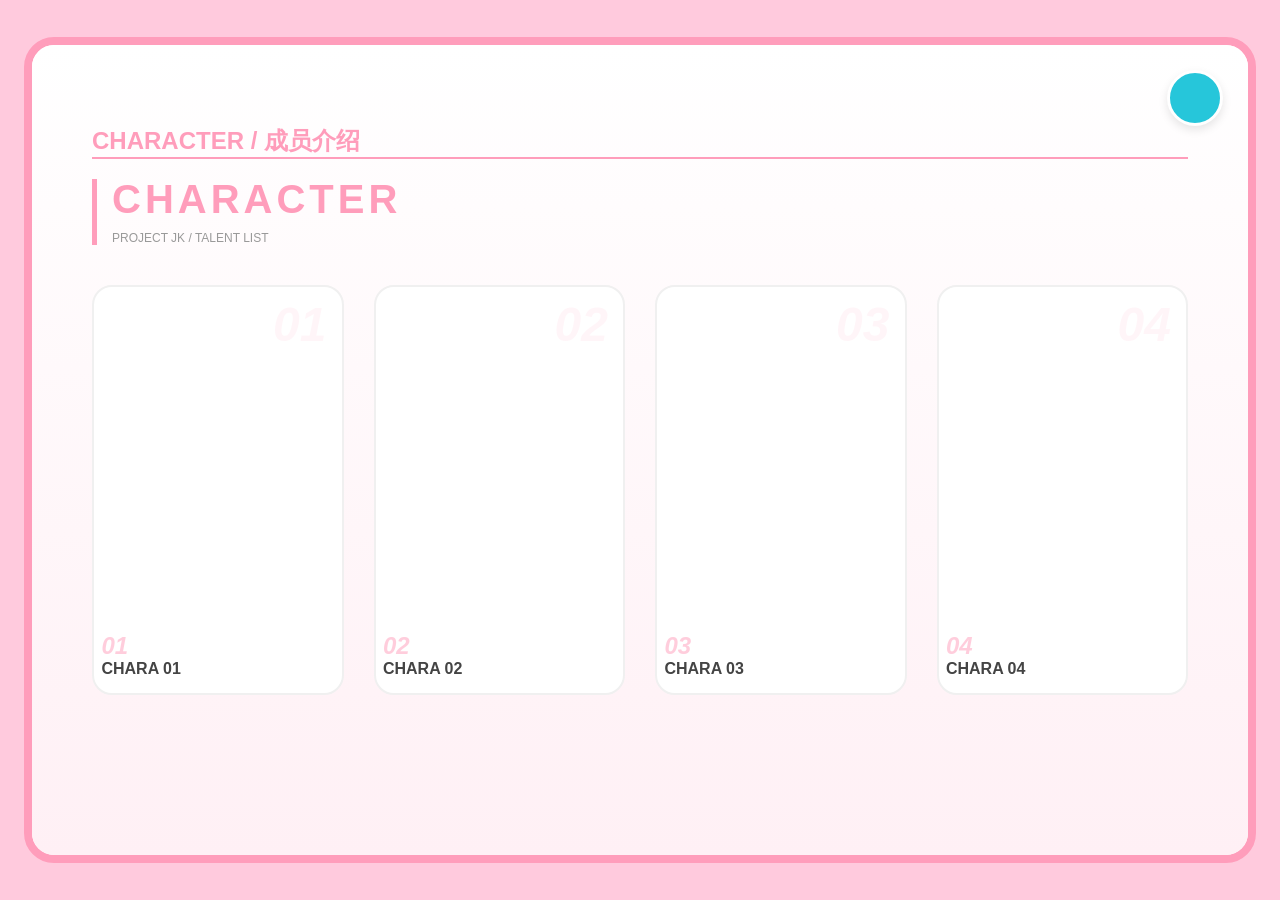
==== chara/index.html @ 1deb79e5 "Add Chara Page" ====
<!DOCTYPE html>
<html lang="zh-CN">
<head>
    <meta charset="UTF-8">
    <title>页面标题 - JK Project</title>
    <link rel="stylesheet" href="../style.css"> </head>
    <link rel="stylesheet" href="../profile.css">
<body>

<div class="outer-frame">
    <div class="menu-trigger" onclick="toggleSidebar()"></div>
    
    <main class="main-content">
        <h2 style="color: var(--theme-color); border-bottom: 2px solid;">CHARACTER / 成员介绍</h2>
        <div class="content-body">
            <div class="chara-index-wrapper">
                <div class="chara-header">
                    <h2 style="color: var(--theme-color); letter-spacing: 4px;">CHARACTER</h2>
                    <p style="color: #999; font-size: 12px;">PROJECT JK / TALENT LIST</p>
                </div>

                <div class="chara-grid">
                    <a href="yuki.html" class="chara-card" data-no="01">
                        <div class="chara-thumb">
                            <img src="../assets/img/chara/yuki_thumb.png" alt="">
                        </div>
                        <div class="chara-info">
                            <span class="chara-no">01</span>
                            <span class="chara-name">CHARA 01</span>
                        </div>
                    </a>
                    <a href="yuki.html" class="chara-card" data-no="02">
                        <div class="chara-thumb">
                            <img src="../assets/img/chara/yuki_thumb.png" alt="">
                        </div>
                        <div class="chara-info">
                            <span class="chara-no">02</span>
                            <span class="chara-name">CHARA 02</span>
                        </div>
                    </a>
                    <a href="yuki.html" class="chara-card" data-no="03">
                        <div class="chara-thumb">
                            <img src="../assets/img/chara/yuki_thumb.png" alt="">
                        </div>
                        <div class="chara-info">
                            <span class="chara-no">03</span>
                            <span class="chara-name">CHARA 03</span>
                        </div>
                    </a>
                    <a href="yuki.html" class="chara-card" data-no="04">
                        <div class="chara-thumb">
                            <img src="../assets/img/chara/yuki_thumb.png" alt="">
                        </div>
                        <div class="chara-info">
                            <span class="chara-no">04</span>
                            <span class="chara-name">CHARA 04</span>
                        </div>
                    </a>
                </div>
            </div>
        </div>
    </main>

    <aside class="nav-sidebar" id="sidebar">
        <div style="margin-top:20px; font-weight:bold; color:var(--theme-color);">MENU</div>
        <nav style="margin-top:40px;">
            <a href="index.html" class="nav-item">TOP</a>
            <a href="news.html" class="nav-item">NEWS</a>
            <a href="char.html" class="nav-item">CHARACTER</a>
        </nav>
        <button onclick="toggleSidebar()" style="margin-top:auto; margin-bottom:40px; border:none; background:none; cursor:pointer; color:#999;">CLOSE ✕</button>
    </aside>
</div>

<script>
    function toggleSidebar() {
        document.getElementById('sidebar').classList.toggle('open');
    }
</script>

</body>
</html>
---- style.css ----
/* 全局基础样式 */
:root {
    --theme-color: #ff9dbb;
    --bg-grid: #fffdf2;
    --border-width: 8px;
}

body, html {
    margin: 0; padding: 0; height: 100%;
    background-color: #ffcadd;
    display: flex; align-items: center; justify-content: center;
    font-family: "PingFang SC", "Microsoft YaHei", sans-serif;
    overflow: hidden;
}

/* 核心容器 */
.outer-frame {
    width: 95vw; height: 90vh;
    background: white;
    border: var(--border-width) solid var(--theme-color);
    border-radius: 30px;
    display: flex; position: relative; overflow: hidden;
}

/* 内容区域切换逻辑 */
.main-content {
    flex: 1;
    position: relative;
    background: linear-gradient(180deg, #fff 0%, #fff0f5 100%);
    overflow-y: auto; /* 子页面内容多时允许滚动 */
    padding: 60px;
}

/* 侧边导航逻辑 (与首页一致) */
.nav-sidebar {
    position: absolute; right: 0; top: 0; bottom: 0; width: 280px;
    background-color: var(--bg-grid);
    border-left: 4px solid var(--theme-color);
    background-image: radial-gradient(var(--theme-color) 2px, transparent 0);
    background-size: 20px 20px;
    transform: translateX(105%);
    transition: transform 0.4s ease;
    z-index: 100;
    display: flex; flex-direction: column; align-items: center; padding-top: 60px;
}
.nav-sidebar.open { transform: translateX(0); }

.nav-item {
    width: 200px; height: 45px; background: white;
    border: 2px solid var(--theme-color); border-radius: 12px;
    margin-bottom: 12px; display: flex; align-items: center;
    justify-content: center; color: var(--theme-color);
    text-decoration: none; font-weight: bold; transition: 0.3s;
}
.nav-item:hover { background: var(--theme-color); color: white; }

/* 菜单按钮 */
.menu-trigger {
    position: absolute; top: 25px; right: 25px;
    width: 50px; height: 50px; background: #26c6da;
    border: 3px solid white; border-radius: 50%;
    z-index: 101; cursor: pointer; box-shadow: 0 4px 10px rgba(0,0,0,0.1);
}
---- profile.css ----
/* --- 子页面专用组件 --- */

.chara-grid {
    display: grid;
    grid-template-columns: repeat(auto-fill, minmax(200px, 1fr));
    gap: 30px;
    margin-top: 40px;
}

.chara-card {
    text-decoration: none;
    transition: 0.3s;
}

.chara-thumb {
    width: 100%;
    aspect-ratio: 3/4; /* 动画官网常见的比例 */
    border: none;
    border-radius: 15px;
    transition: 0.3s;
    background: transparent; /* 去掉灰色/白色底，让立绘直接展示在网页底色上 */
    overflow: visible; /* 允许立绘超出这个方块 */
}

.chara-thumb img {
    filter: drop-shadow(0 10px 15px rgba(255, 157, 187, 0.4)); /* 给透明底立绘加粉色投影 */
    transform-origin: bottom center;
}

.chara-card:hover .chara-thumb img {
    filter: drop-shadow(15px 15px 0px rgba(255, 157, 187, 0.4));
    transform: scale(1.05); /* 悬停时立绘稍微放大 */
}

.chara-card:hover .chara-thumb {
    border-color: var(--theme-color);
    transform: translateY(-8px);
    box-shadow: 0 10px 20px rgba(255, 157, 187, 0.2);
}

.chara-info {
    margin-top: 15px;
    margin-left:3%;
    margin-bottom: 15px;
    display: flex;
    flex-direction: column;
}

.chara-no {
    font-size: 24px;
    font-weight: 900;
    color: var(--theme-color);
    font-style: italic;
    opacity: 0.5;
}

.chara-name {
    font-weight: bold;
    color: #444;
}

/* 在 style.css 或 chara 页面添加 */
.chara-header {
    border-left: 5px solid var(--theme-color);
    padding-left: 15px;
    margin-bottom: 40px;
}

.chara-header h2 {
    font-size: 2.5rem;
    color: var(--theme-color);
    margin: 0;
    line-height: 1;
}

.chara-header .sub-title {
    font-size: 0.9rem;
    color: #ccc;
    text-transform: uppercase;
    letter-spacing: 2px;
}

/* 优化卡片外观 */
.chara-card {
    position: relative;
    background: #fff;
    border: 2px solid #f0f0f0; /* 浅色边框 */
    border-radius: 20px;
    transition: all 0.4s cubic-bezier(0.175, 0.885, 0.32, 1.275);
}

.chara-card:hover {
    border-color: var(--theme-color);
    transform: translateY(-10px); /* 向上跳动 */
}

/* 在卡片背后加一个淡色的数字编号作为装饰 */
.chara-card::before {
    content: attr(data-no); /* HTML里加 data-no="01" */
    position: absolute;
    top: 10px;
    right: 15px;
    font-size: 3rem;
    font-weight: 900;
    color: rgba(255, 157, 187, 0.1); /* 极淡的粉色数字 */
    font-style: italic;
}

/* 1. 成员卡片 (用于 Character 页面) */
.talent-grid {
    display: grid;
    grid-template-columns: repeat(auto-fit, minmax(200px, 1fr));
    gap: 20px;
    padding: 20px 0;
}

.talent-card {
    background: white;
    border: 2px solid var(--theme-color);
    border-radius: 15px;
    padding: 15px;
    text-align: center;
    transition: 0.3s;
    cursor: pointer;
}

.talent-card:hover {
    transform: translateY(-5px);
    box-shadow: 0 8px 20px rgba(255, 157, 187, 0.3);
}

.talent-avatar {
    width: 100%;
    aspect-ratio: 1/1;
    background: #eee;
    border-radius: 10px;
    margin-bottom: 10px;
    object-fit: cover;
}

/* 2. 新闻列表 (用于 News 页面) */
.news-item {
    display: flex;
    align-items: center;
    padding: 15px 0;
    border-bottom: 1px dashed var(--theme-color);
    text-decoration: none;
    color: #444;
}

.news-date {
    font-size: 0.8rem;
    color: var(--theme-color);
    width: 100px;
    font-weight: bold;
}

.news-tag {
    font-size: 0.7rem;
    background: var(--theme-color);
    color: white;
    padding: 2px 8px;
    border-radius: 4px;
    margin-right: 15px;
}
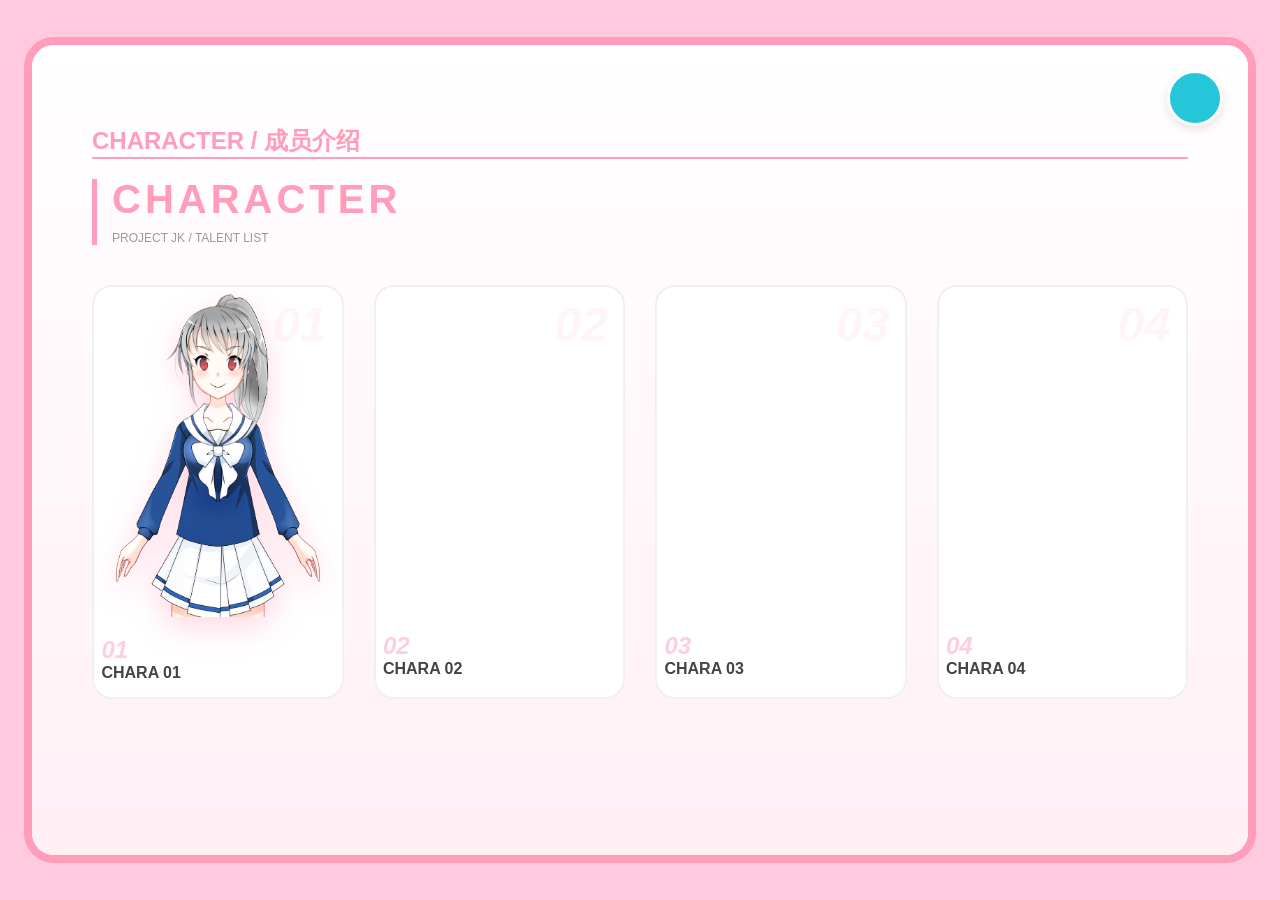
==== commit f2932664: "update links" ====
--- a/chara/index.html
+++ b/chara/index.html
@@ -3,8 +3,8 @@
 <head>
     <meta charset="UTF-8">
     <title>页面标题 - JK Project</title>
-    <link rel="stylesheet" href="../style.css"> </head>
-    <link rel="stylesheet" href="../profile.css">
+    <link rel="stylesheet" href="/styles/style.css"> </head>
+    <link rel="stylesheet" href="/styles/profile.css">
 <body>
 
 <div class="outer-frame">
@@ -22,7 +22,7 @@
                 <div class="chara-grid">
                     <a href="yuki.html" class="chara-card" data-no="01">
                         <div class="chara-thumb">
-                            <img src="../assets/img/chara/yuki_thumb.png" alt="">
+                            <img src="/images/01.png" alt="">
                         </div>
                         <div class="chara-info">
                             <span class="chara-no">01</span>
@@ -64,9 +64,9 @@
     <aside class="nav-sidebar" id="sidebar">
         <div style="margin-top:20px; font-weight:bold; color:var(--theme-color);">MENU</div>
         <nav style="margin-top:40px;">
-            <a href="index.html" class="nav-item">TOP</a>
-            <a href="news.html" class="nav-item">NEWS</a>
-            <a href="char.html" class="nav-item">CHARACTER</a>
+            <a href="/" class="nav-item">TOP</a>
+            <a href="/news" class="nav-item">NEWS</a>
+            <a href="/chara" class="nav-item">CHARACTER</a>
         </nav>
         <button onclick="toggleSidebar()" style="margin-top:auto; margin-bottom:40px; border:none; background:none; cursor:pointer; color:#999;">CLOSE ✕</button>
     </aside>
--- a/styles/style.css
+++ b/styles/style.css
@@ -0,0 +1,63 @@
+/* 全局基础样式 */
+:root {
+    --theme-color: #ff9dbb;
+    --bg-grid: #fffdf2;
+    --border-width: 8px;
+}
+
+body, html {
+    margin: 0; padding: 0; height: 100%;
+    background-color: #ffcadd;
+    display: flex; align-items: center; justify-content: center;
+    font-family: "PingFang SC", "Microsoft YaHei", sans-serif;
+    overflow: hidden;
+}
+
+/* 核心容器 */
+.outer-frame {
+    width: 95vw; height: 90vh;
+    background: white;
+    border: var(--border-width) solid var(--theme-color);
+    border-radius: 30px;
+    display: flex; position: relative; overflow: hidden;
+}
+
+/* 内容区域切换逻辑 */
+.main-content {
+    flex: 1;
+    position: relative;
+    background: linear-gradient(180deg, #fff 0%, #fff0f5 100%);
+    overflow-y: auto; /* 子页面内容多时允许滚动 */
+    padding: 60px;
+}
+
+/* 侧边导航逻辑 (与首页一致) */
+.nav-sidebar {
+    position: absolute; right: 0; top: 0; bottom: 0; width: 280px;
+    background-color: var(--bg-grid);
+    border-left: 4px solid var(--theme-color);
+    background-image: radial-gradient(var(--theme-color) 2px, transparent 0);
+    background-size: 20px 20px;
+    transform: translateX(105%);
+    transition: transform 0.4s ease;
+    z-index: 100;
+    display: flex; flex-direction: column; align-items: center; padding-top: 60px;
+}
+.nav-sidebar.open { transform: translateX(0); }
+
+.nav-item {
+    width: 200px; height: 45px; background: white;
+    border: 2px solid var(--theme-color); border-radius: 12px;
+    margin-bottom: 12px; display: flex; align-items: center;
+    justify-content: center; color: var(--theme-color);
+    text-decoration: none; font-weight: bold; transition: 0.3s;
+}
+.nav-item:hover { background: var(--theme-color); color: white; }
+
+/* 菜单按钮 */
+.menu-trigger {
+    position: absolute; top: 25px; right: 25px;
+    width: 50px; height: 50px; background: #26c6da;
+    border: 3px solid white; border-radius: 50%;
+    z-index: 101; cursor: pointer; box-shadow: 0 4px 10px rgba(0,0,0,0.1);
+}
--- a/styles/profile.css
+++ b/styles/profile.css
@@ -0,0 +1,166 @@
+/* --- 子页面专用组件 --- */
+
+.chara-grid {
+    display: grid;
+    grid-template-columns: repeat(auto-fill, minmax(200px, 1fr));
+    gap: 30px;
+    margin-top: 40px;
+}
+
+.chara-card {
+    text-decoration: none;
+    transition: 0.3s;
+}
+
+.chara-thumb {
+    width: 100%;
+    aspect-ratio: 3/4; /* 动画官网常见的比例 */
+    border: none;
+    border-radius: 15px;
+    transition: 0.3s;
+    background: transparent; /* 去掉灰色/白色底，让立绘直接展示在网页底色上 */
+    overflow: visible; /* 允许立绘超出这个方块 */
+}
+
+.chara-thumb img {
+    filter: drop-shadow(0 10px 15px rgba(255, 157, 187, 0.4)); /* 给透明底立绘加粉色投影 */
+    transform-origin: bottom center;
+    width:100%;
+}
+
+.chara-card:hover .chara-thumb img {
+    filter: drop-shadow(15px 15px 0px rgba(255, 157, 187, 0.4));
+    transform: scale(1.05); /* 悬停时立绘稍微放大 */
+}
+
+.chara-card:hover .chara-thumb {
+    border-color: var(--theme-color);
+    transform: translateY(-8px);
+    box-shadow: 0 10px 20px rgba(255, 157, 187, 0.2);
+}
+
+.chara-info {
+    margin-top: 15px;
+    margin-left:3%;
+    margin-bottom: 15px;
+    display: flex;
+    flex-direction: column;
+}
+
+.chara-no {
+    font-size: 24px;
+    font-weight: 900;
+    color: var(--theme-color);
+    font-style: italic;
+    opacity: 0.5;
+}
+
+.chara-name {
+    font-weight: bold;
+    color: #444;
+}
+
+/* 在 style.css 或 chara 页面添加 */
+.chara-header {
+    border-left: 5px solid var(--theme-color);
+    padding-left: 15px;
+    margin-bottom: 40px;
+}
+
+.chara-header h2 {
+    font-size: 2.5rem;
+    color: var(--theme-color);
+    margin: 0;
+    line-height: 1;
+}
+
+.chara-header .sub-title {
+    font-size: 0.9rem;
+    color: #ccc;
+    text-transform: uppercase;
+    letter-spacing: 2px;
+}
+
+/* 优化卡片外观 */
+.chara-card {
+    position: relative;
+    background: #fff;
+    border: 2px solid #f0f0f0; /* 浅色边框 */
+    border-radius: 20px;
+    transition: all 0.4s cubic-bezier(0.175, 0.885, 0.32, 1.275);
+}
+
+.chara-card:hover {
+    border-color: var(--theme-color);
+    transform: translateY(-10px); /* 向上跳动 */
+}
+
+/* 在卡片背后加一个淡色的数字编号作为装饰 */
+.chara-card::before {
+    content: attr(data-no); /* HTML里加 data-no="01" */
+    position: absolute;
+    top: 10px;
+    right: 15px;
+    font-size: 3rem;
+    font-weight: 900;
+    color: rgba(255, 157, 187, 0.1); /* 极淡的粉色数字 */
+    font-style: italic;
+}
+
+/* 1. 成员卡片 (用于 Character 页面) */
+.talent-grid {
+    display: grid;
+    grid-template-columns: repeat(auto-fit, minmax(200px, 1fr));
+    gap: 20px;
+    padding: 20px 0;
+}
+
+.talent-card {
+    background: white;
+    border: 2px solid var(--theme-color);
+    border-radius: 15px;
+    padding: 15px;
+    text-align: center;
+    transition: 0.3s;
+    cursor: pointer;
+}
+
+.talent-card:hover {
+    transform: translateY(-5px);
+    box-shadow: 0 8px 20px rgba(255, 157, 187, 0.3);
+}
+
+.talent-avatar {
+    width: 100%;
+    aspect-ratio: 1/1;
+    background: #eee;
+    border-radius: 10px;
+    margin-bottom: 10px;
+    object-fit: cover;
+}
+
+/* 2. 新闻列表 (用于 News 页面) */
+.news-item {
+    display: flex;
+    align-items: center;
+    padding: 15px 0;
+    border-bottom: 1px dashed var(--theme-color);
+    text-decoration: none;
+    color: #444;
+}
+
+.news-date {
+    font-size: 0.8rem;
+    color: var(--theme-color);
+    width: 100px;
+    font-weight: bold;
+}
+
+.news-tag {
+    font-size: 0.7rem;
+    background: var(--theme-color);
+    color: white;
+    padding: 2px 8px;
+    border-radius: 4px;
+    margin-right: 15px;
+}
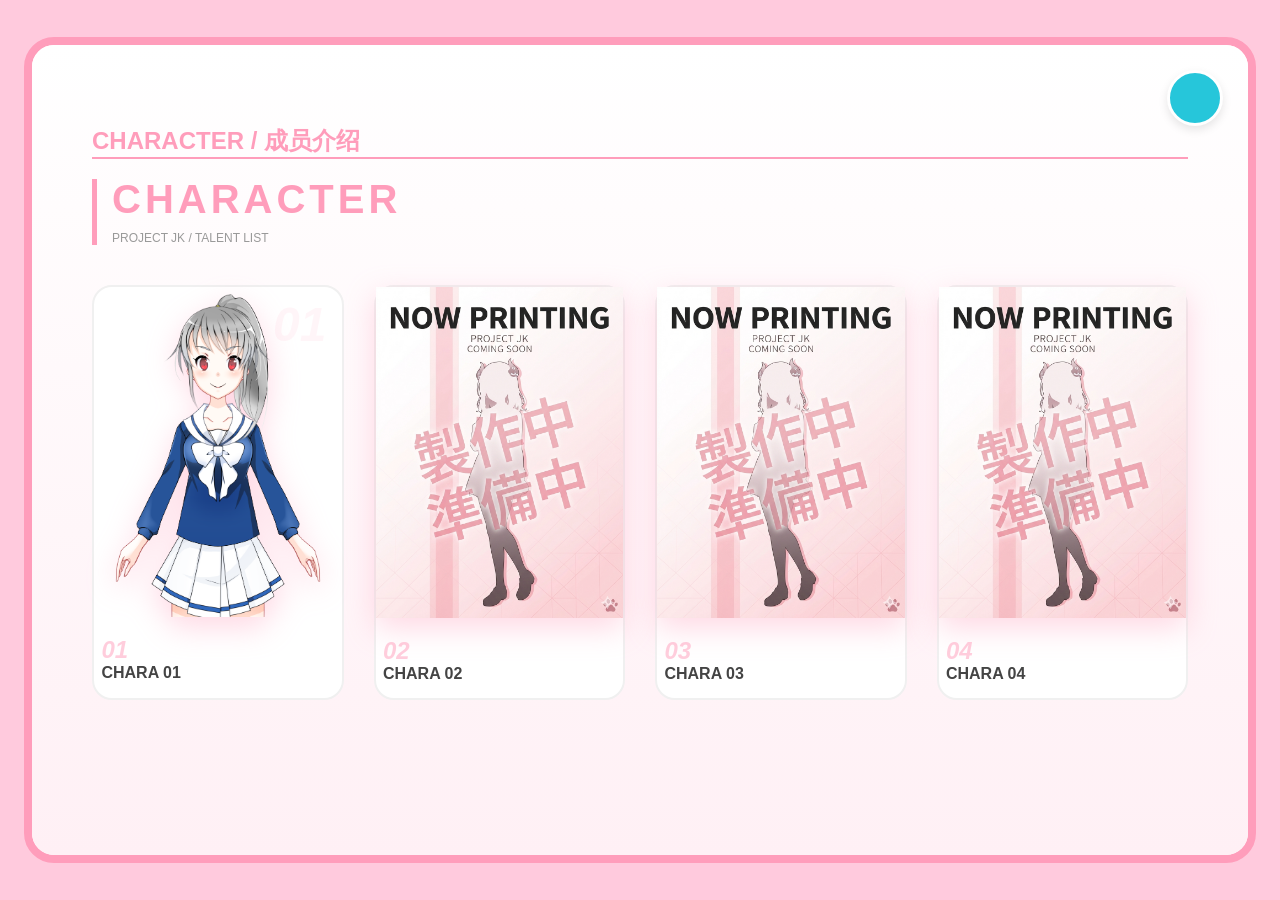
==== commit 90f07a60: "update htmls" ====
--- a/chara/index.html
+++ b/chara/index.html
@@ -2,7 +2,7 @@
 <html lang="zh-CN">
 <head>
     <meta charset="UTF-8">
-    <title>页面标题 - JK Project</title>
+    <title>Characters - Yuki Project</title>
     <link rel="stylesheet" href="/styles/style.css"> </head>
     <link rel="stylesheet" href="/styles/profile.css">
 <body>
@@ -29,27 +29,27 @@
                             <span class="chara-name">CHARA 01</span>
                         </div>
                     </a>
-                    <a href="yuki.html" class="chara-card" data-no="02">
+                    <a href="#" class="chara-card" data-no="02">
                         <div class="chara-thumb">
-                            <img src="../assets/img/chara/yuki_thumb.png" alt="">
+                            <img src="/images/printing.png" alt="">
                         </div>
                         <div class="chara-info">
                             <span class="chara-no">02</span>
                             <span class="chara-name">CHARA 02</span>
                         </div>
                     </a>
-                    <a href="yuki.html" class="chara-card" data-no="03">
+                    <a href="#" class="chara-card" data-no="03">
                         <div class="chara-thumb">
-                            <img src="../assets/img/chara/yuki_thumb.png" alt="">
+                            <img src="/images/printing.png" alt="">
                         </div>
                         <div class="chara-info">
                             <span class="chara-no">03</span>
                             <span class="chara-name">CHARA 03</span>
                         </div>
                     </a>
-                    <a href="yuki.html" class="chara-card" data-no="04">
+                    <a href="#" class="chara-card" data-no="04">
                         <div class="chara-thumb">
-                            <img src="../assets/img/chara/yuki_thumb.png" alt="">
+                            <img src="/images/printing.png" alt="">
                         </div>
                         <div class="chara-info">
                             <span class="chara-no">04</span>
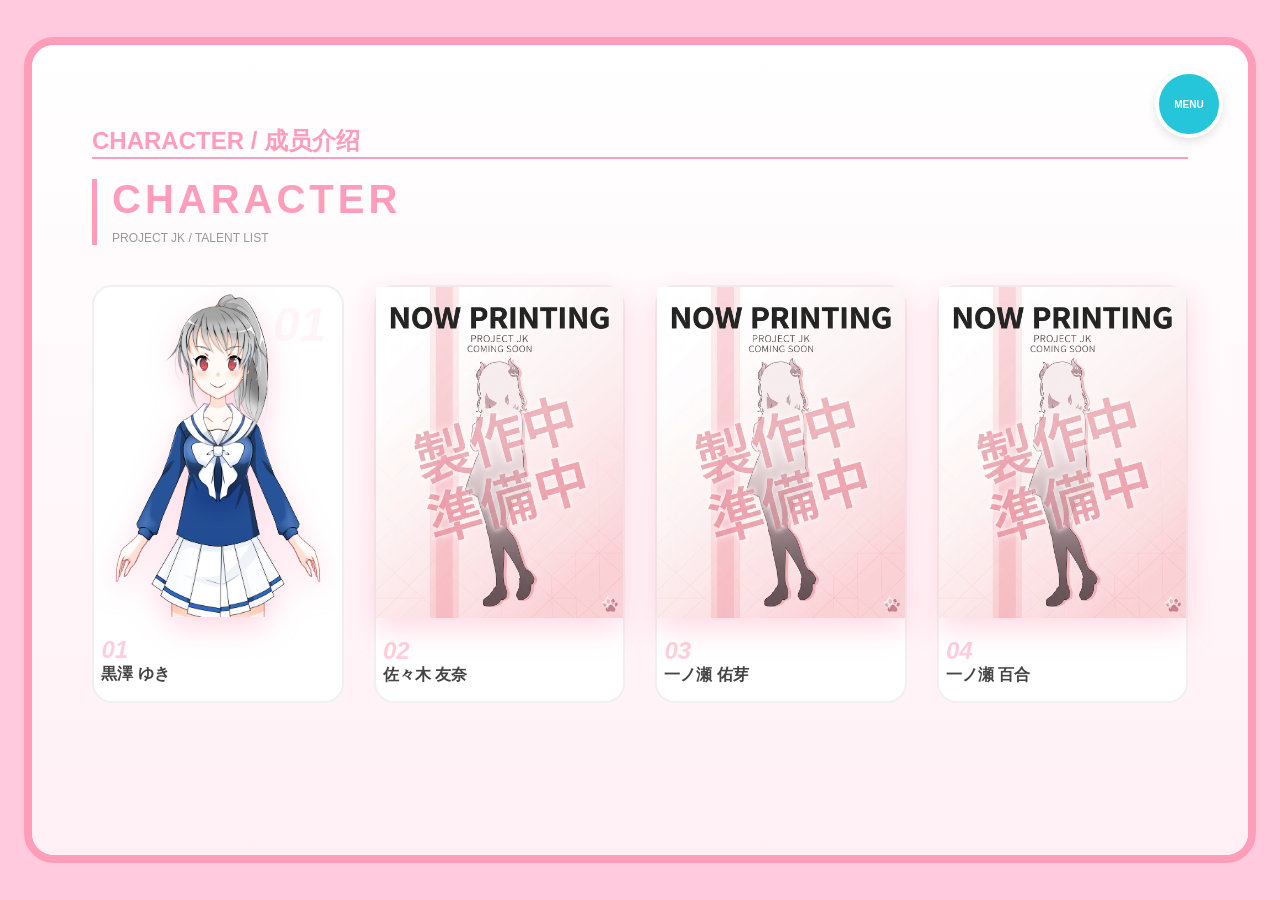
==== commit 36b9afb1: "Add More Pages" ====
--- a/chara/index.html
+++ b/chara/index.html
@@ -22,38 +22,38 @@
                 <div class="chara-grid">
                     <a href="yuki.html" class="chara-card" data-no="01">
                         <div class="chara-thumb">
-                            <img src="/images/01.png" alt="">
+                            <img src="/images/01.png" alt="黒澤 ゆき">
                         </div>
                         <div class="chara-info">
                             <span class="chara-no">01</span>
-                            <span class="chara-name">CHARA 01</span>
+                            <span class="chara-name">黒澤 ゆき</span>
                         </div>
                     </a>
-                    <a href="#" class="chara-card" data-no="02">
+                    <a href="jk02.html" class="chara-card" data-no="02">
                         <div class="chara-thumb">
-                            <img src="/images/printing.png" alt="">
+                            <img src="/images/printing.png" alt="佐々木 友奈">
                         </div>
                         <div class="chara-info">
                             <span class="chara-no">02</span>
-                            <span class="chara-name">CHARA 02</span>
+                            <span class="chara-name">佐々木 友奈</span>
                         </div>
                     </a>
-                    <a href="#" class="chara-card" data-no="03">
+                    <a href="jk03.html" class="chara-card" data-no="03">
                         <div class="chara-thumb">
-                            <img src="/images/printing.png" alt="">
+                            <img src="/images/printing.png" alt="一ノ瀬 佑芽">
                         </div>
                         <div class="chara-info">
                             <span class="chara-no">03</span>
-                            <span class="chara-name">CHARA 03</span>
+                            <span class="chara-name">一ノ瀬 佑芽</span>
                         </div>
                     </a>
-                    <a href="#" class="chara-card" data-no="04">
+                    <a href="jk04.html" class="chara-card" data-no="04">
                         <div class="chara-thumb">
-                            <img src="/images/printing.png" alt="">
+                            <img src="/images/printing.png" alt="一ノ瀬 百合">
                         </div>
                         <div class="chara-info">
                             <span class="chara-no">04</span>
-                            <span class="chara-name">CHARA 04</span>
+                            <span class="chara-name">一ノ瀬 百合</span>
                         </div>
                     </a>
                 </div>
--- a/styles/style.css
+++ b/styles/style.css
@@ -56,8 +56,26 @@
 
 /* 菜单按钮 */
 .menu-trigger {
-    position: absolute; top: 25px; right: 25px;
-    width: 50px; height: 50px; background: #26c6da;
-    border: 3px solid white; border-radius: 50%;
-    z-index: 101; cursor: pointer; box-shadow: 0 4px 10px rgba(0,0,0,0.1);
+    position: absolute;
+    top: 25px;
+    right: 25px;
+    width: 60px;
+    height: 60px;
+    background: #26c6da;
+    border: 4px solid white;
+    border-radius: 50%;
+    z-index: 101;
+    cursor: pointer;
+    display: flex;
+    align-items: center;
+    justify-content: center;
+    box-shadow: 0 4px 10px rgba(0,0,0,0.1);
+    transition: 0.3s;
+}
+
+.menu-trigger::after {
+    content: "MENU";
+    color: white;
+    font-size: 10px;
+    font-weight: bold;
 }
